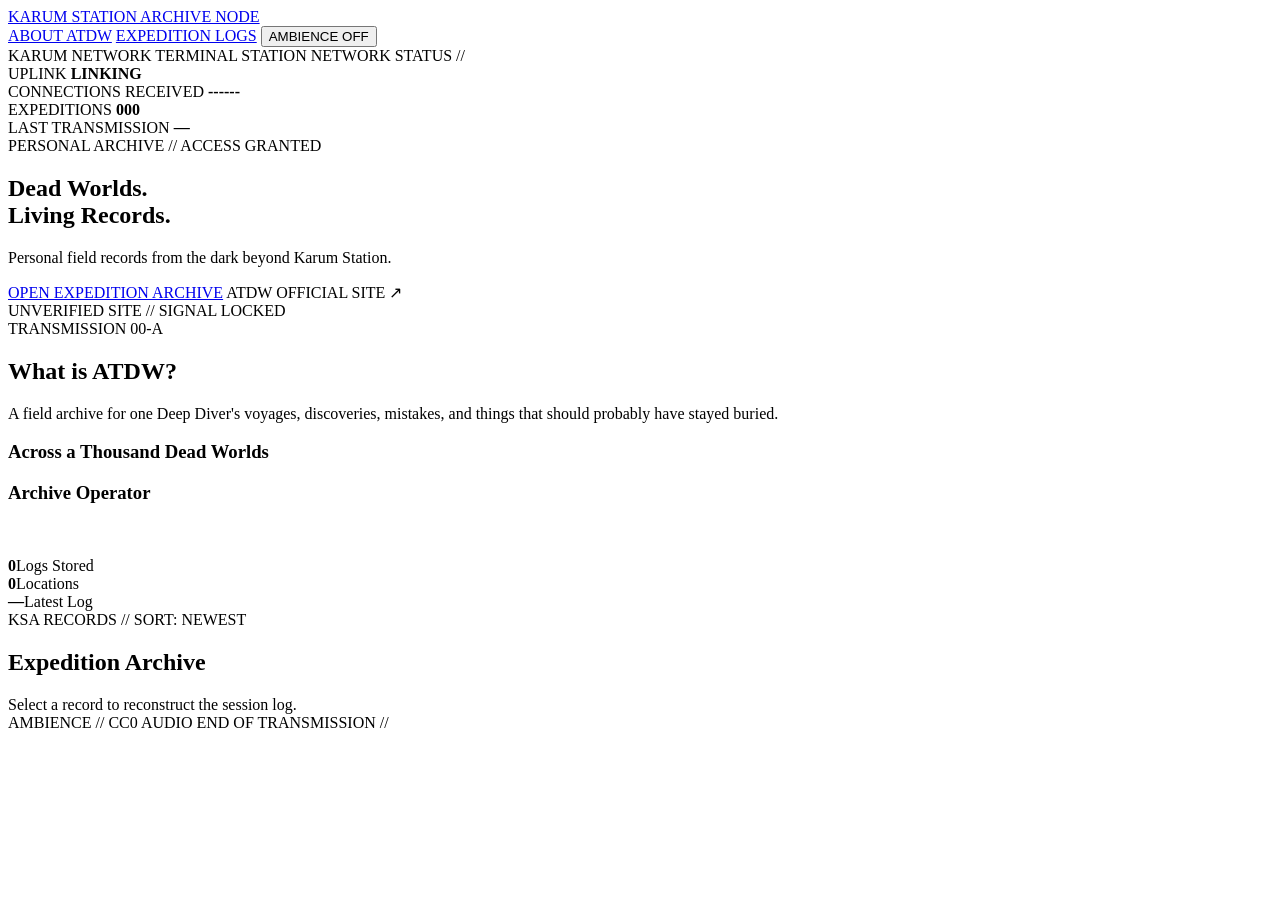
==== index.html @ 35d60461 "Initial Upload Initial Upload" ====
<!doctype html>
<html lang="en">
<head>
  <meta charset="utf-8">
  <meta name="viewport" content="width=device-width, initial-scale=1">
  <meta name="description" content="A personal Across a Thousand Dead Worlds expedition archive.">
  <title>Deep Diver // Expedition Archive</title>
  <link rel="stylesheet" href="assets/styles.css">
</head>
<body>
  <header class="topbar">
    <div class="shell topbar-inner">
      <a class="brand" data-route-home href="index.html"><span class="brand-mark"></span><span data-config="accentLabel">KARUM STATION ARCHIVE NODE</span></a>
      <nav class="nav">
        <a data-route-home data-target="about" href="#about">ABOUT ATDW</a>
        <a data-route-home data-target="logs" href="#logs">EXPEDITION LOGS</a>
        <button class="audio-toggle" id="audio-toggle" type="button" aria-pressed="false" title="Toggle ambient sci-fi audio">
          <span class="audio-indicator" aria-hidden="true"></span><span id="audio-label">AMBIENCE OFF</span>
        </button>
      </nav>
    </div>
  </header>

  <section class="network-strip" aria-label="Karum network status" aria-live="polite">
    <div class="shell network-strip-inner">
      <div class="network-identity">
        <span class="network-identity-title">KARUM NETWORK TERMINAL</span>
        <span class="network-identity-sub">STATION NETWORK STATUS //</span>
      </div>
      <div class="network-metric">
        <span>UPLINK</span>
        <strong id="station-network-state">LINKING</strong>
      </div>
      <div class="network-metric network-connections">
        <span>CONNECTIONS RECEIVED</span>
        <strong id="station-connections">------</strong>
      </div>
      <div class="network-metric">
        <span>EXPEDITIONS</span>
        <strong id="station-expeditions">000</strong>
      </div>
      <div class="network-metric">
        <span>LAST TRANSMISSION</span>
        <strong id="station-last-transmission">—</strong>
      </div>
    </div>
  </section>

  <main id="home-view">
    <section class="hero">
      <div class="shell hero-grid">
        <div>
          <div class="kicker">PERSONAL ARCHIVE // ACCESS GRANTED</div>
          <h1>Dead Worlds.<br>Living Records.</h1>
          <p data-config="subtitle">Personal field records from the dark beyond Karum Station.</p>
          <div class="hero-actions">
            <a class="button" data-route-home data-target="logs" href="#logs">OPEN EXPEDITION ARCHIVE</a>
            <a class="button secondary" data-official-url target="_blank" rel="noopener"><span data-config="officialLabel">ATDW OFFICIAL SITE</span> ↗</a>
          </div>
        </div>
        <div class="orbit-display crosshair" aria-hidden="true">
          <div class="planet"></div><div class="orbit-dot"></div><div class="orbit-label">UNVERIFIED SITE // SIGNAL LOCKED</div>
        </div>
      </div>
    </section>

    <section id="about" class="section">
      <div class="shell">
        <div class="section-head"><div><div class="eyebrow">TRANSMISSION 00-A</div><h2>What is ATDW?</h2></div><div class="section-copy">A field archive for one Deep Diver's voyages, discoveries, mistakes, and things that should probably have stayed buried.</div></div>
        <div class="about-grid">
          <div class="panel"><h3>Across a Thousand Dead Worlds</h3><p data-config="intro"></p></div>
          <div class="panel"><h3>Archive Operator</h3><p><span data-config="operator"></span><br><strong data-config="callsign"></strong></p>
            <div class="stats">
              <div class="stat"><strong id="stat-logs">0</strong><span>Logs Stored</span></div>
              <div class="stat"><strong id="stat-sites">0</strong><span>Locations</span></div>
              <div class="stat"><strong id="stat-latest">—</strong><span>Latest Log</span></div>
            </div>
          </div>
        </div>
      </div>
    </section>

    <section id="logs" class="section">
      <div class="shell">
        <div class="section-head"><div><div class="eyebrow">KSA RECORDS // SORT: NEWEST</div><h2>Expedition Archive</h2></div><div class="section-copy">Select a record to reconstruct the session log.</div></div>
        <div id="archive-list" class="archive-grid"></div>
      </div>
    </section>
  </main>

  <main id="session-view" hidden>
    <section class="log-hero">
      <div class="log-shell">
        <a class="back-link" data-route-home data-target="logs" href="#logs">← RETURN TO EXPEDITION ARCHIVE</a>
        <div class="eyebrow" id="session-id">EXPEDITION LOG</div>
        <h1 id="session-title">Loading Record...</h1>
        <p id="session-summary" class="section-copy"></p>
      </div>
    </section>
    <div class="log-shell">
      <div class="log-dossier">
        <div class="dossier-item"><small>Date</small><span id="session-date">—</span></div>
        <div class="dossier-item"><small>Location</small><span id="session-location">—</span></div>
        <div class="dossier-item"><small>Status</small><span id="session-status">—</span></div>
        <div class="dossier-item"><small>Source</small><span id="session-source">—</span></div>
      </div>
      <article id="session-body" class="prose"></article>
    </div>
  </main>

  <footer class="footer">
    <div class="shell footer-inner">
      <span data-config="footerNote"></span>
      <a class="audio-credit" id="audio-credit" target="_blank" rel="noopener">AMBIENCE // CC0 AUDIO</a>
      <span id="footer-terminal-state">END OF TRANSMISSION //</span>
    </div>
  </footer>

  <script src="data/config.js"></script>
  <script src="data/sessions.js"></script>
  <script>window.goatcounter = { no_onload: true };</script>
  <script id="goatcounter-script" data-goatcounter="https://bonedudegamestudiosllc.goatcounter.com/count" async src="https://gc.zgo.at/count.js"></script>
  <script src="assets/app.js"></script>
</body>
</html>
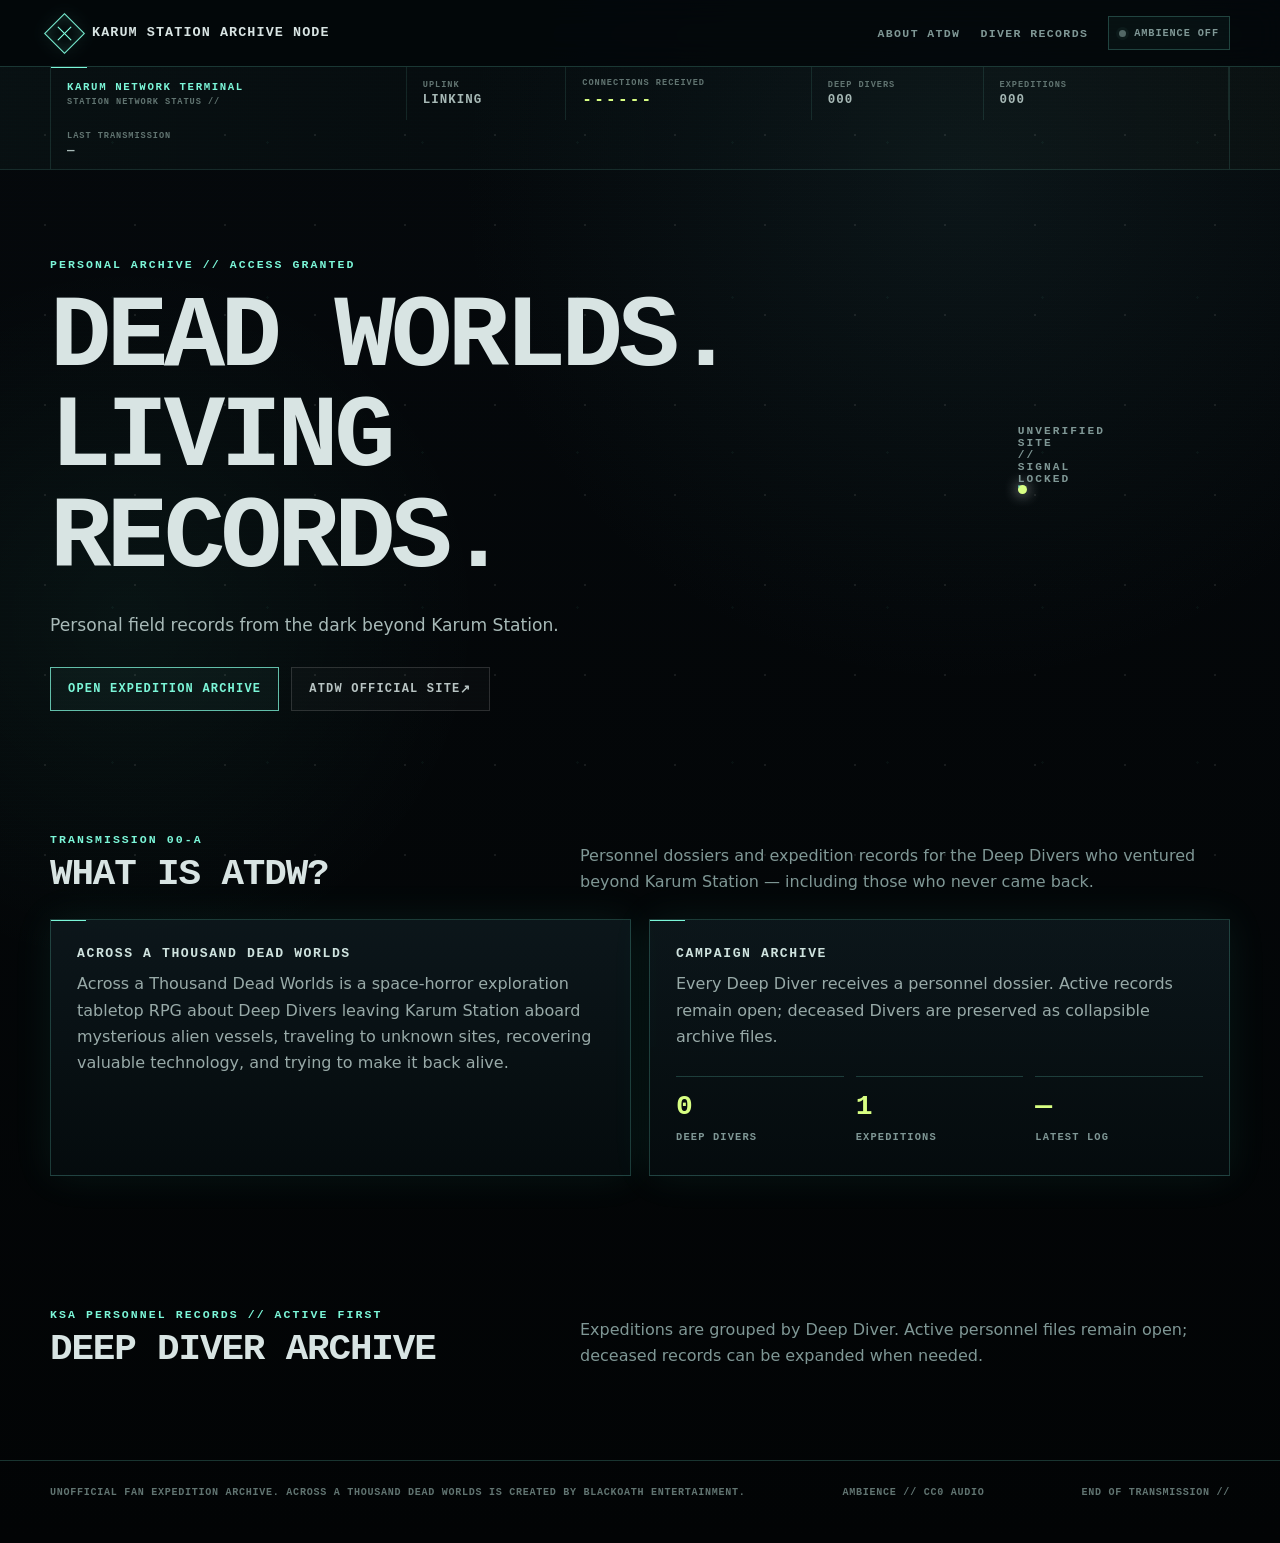
==== commit 64ba0165: "Add Deep Diver archive structure Add Deep Diver archive structure" ====
--- a/index.html
+++ b/index.html
@@ -13,7 +13,7 @@
       <a class="brand" data-route-home href="index.html"><span class="brand-mark"></span><span data-config="accentLabel">KARUM STATION ARCHIVE NODE</span></a>
       <nav class="nav">
         <a data-route-home data-target="about" href="#about">ABOUT ATDW</a>
-        <a data-route-home data-target="logs" href="#logs">EXPEDITION LOGS</a>
+        <a data-route-home data-target="logs" href="#logs">DIVER RECORDS</a>
         <button class="audio-toggle" id="audio-toggle" type="button" aria-pressed="false" title="Toggle ambient sci-fi audio">
           <span class="audio-indicator" aria-hidden="true"></span><span id="audio-label">AMBIENCE OFF</span>
         </button>
@@ -34,6 +34,10 @@
       <div class="network-metric network-connections">
         <span>CONNECTIONS RECEIVED</span>
         <strong id="station-connections">------</strong>
+      </div>
+      <div class="network-metric">
+        <span>DEEP DIVERS</span>
+        <strong id="station-divers">000</strong>
       </div>
       <div class="network-metric">
         <span>EXPEDITIONS</span>
@@ -66,13 +70,13 @@
 
     <section id="about" class="section">
       <div class="shell">
-        <div class="section-head"><div><div class="eyebrow">TRANSMISSION 00-A</div><h2>What is ATDW?</h2></div><div class="section-copy">A field archive for one Deep Diver's voyages, discoveries, mistakes, and things that should probably have stayed buried.</div></div>
+        <div class="section-head"><div><div class="eyebrow">TRANSMISSION 00-A</div><h2>What is ATDW?</h2></div><div class="section-copy">Personnel dossiers and expedition records for the Deep Divers who ventured beyond Karum Station — including those who never came back.</div></div>
         <div class="about-grid">
           <div class="panel"><h3>Across a Thousand Dead Worlds</h3><p data-config="intro"></p></div>
-          <div class="panel"><h3>Archive Operator</h3><p><span data-config="operator"></span><br><strong data-config="callsign"></strong></p>
+          <div class="panel"><h3>Campaign Archive</h3><p>Every Deep Diver receives a personnel dossier. Active records remain open; deceased Divers are preserved as collapsible archive files.</p>
             <div class="stats">
-              <div class="stat"><strong id="stat-logs">0</strong><span>Logs Stored</span></div>
-              <div class="stat"><strong id="stat-sites">0</strong><span>Locations</span></div>
+              <div class="stat"><strong id="stat-divers">0</strong><span>Deep Divers</span></div>
+              <div class="stat"><strong id="stat-logs">0</strong><span>Expeditions</span></div>
               <div class="stat"><strong id="stat-latest">—</strong><span>Latest Log</span></div>
             </div>
           </div>
@@ -82,8 +86,8 @@
 
     <section id="logs" class="section">
       <div class="shell">
-        <div class="section-head"><div><div class="eyebrow">KSA RECORDS // SORT: NEWEST</div><h2>Expedition Archive</h2></div><div class="section-copy">Select a record to reconstruct the session log.</div></div>
-        <div id="archive-list" class="archive-grid"></div>
+        <div class="section-head"><div><div class="eyebrow">KSA PERSONNEL RECORDS // ACTIVE FIRST</div><h2>Deep Diver Archive</h2></div><div class="section-copy">Expeditions are grouped by Deep Diver. Active personnel files remain open; deceased records can be expanded when needed.</div></div>
+        <div id="archive-list" class="diver-archive"></div>
       </div>
     </section>
   </main>
@@ -92,17 +96,18 @@
     <section class="log-hero">
       <div class="log-shell">
         <a class="back-link" data-route-home data-target="logs" href="#logs">← RETURN TO EXPEDITION ARCHIVE</a>
-        <div class="eyebrow" id="session-id">EXPEDITION LOG</div>
+        <div class="eyebrow" id="session-id">DEEP DIVER // EXPEDITION LOG</div>
         <h1 id="session-title">Loading Record...</h1>
         <p id="session-summary" class="section-copy"></p>
       </div>
     </section>
     <div class="log-shell">
       <div class="log-dossier">
+        <div class="dossier-item"><small>Deep Diver</small><span id="session-diver">—</span></div>
         <div class="dossier-item"><small>Date</small><span id="session-date">—</span></div>
         <div class="dossier-item"><small>Location</small><span id="session-location">—</span></div>
         <div class="dossier-item"><small>Status</small><span id="session-status">—</span></div>
-        <div class="dossier-item"><small>Source</small><span id="session-source">—</span></div>
+        <div class="dossier-item"><small>Record State</small><span id="session-diver-status">—</span></div>
       </div>
       <article id="session-body" class="prose"></article>
     </div>
--- a/assets/styles.css
+++ b/assets/styles.css
@@ -0,0 +1,324 @@
+:root {
+  --bg: #05090c;
+  --bg-deep: #020405;
+  --panel: rgba(9, 18, 22, 0.88);
+  --panel-2: rgba(13, 25, 30, 0.76);
+  --line: rgba(111, 226, 204, 0.22);
+  --line-hot: rgba(134, 255, 228, 0.72);
+  --text: #d8e4e3;
+  --muted: #7f9795;
+  --accent: #7bf6d8;
+  --accent-2: #d8ff83;
+  --danger: #ff8d78;
+  --shadow: 0 0 38px rgba(75, 238, 203, 0.08);
+  --mono: "Cascadia Code", "SFMono-Regular", Consolas, "Liberation Mono", monospace;
+  --sans: Inter, ui-sans-serif, system-ui, -apple-system, BlinkMacSystemFont, "Segoe UI", sans-serif;
+}
+
+* { box-sizing: border-box; }
+[hidden] { display: none !important; }
+html { scroll-behavior: smooth; }
+body {
+  margin: 0;
+  min-height: 100vh;
+  color: var(--text);
+  background:
+    radial-gradient(circle at 75% 12%, rgba(59, 116, 122, 0.12), transparent 30%),
+    radial-gradient(circle at 10% 40%, rgba(95, 255, 215, 0.05), transparent 24%),
+    linear-gradient(180deg, var(--bg) 0%, var(--bg-deep) 100%);
+  font-family: var(--sans);
+  line-height: 1.65;
+  overflow-x: hidden;
+}
+
+body::before {
+  content: "";
+  position: fixed;
+  inset: 0;
+  pointer-events: none;
+  background-image:
+    radial-gradient(circle, rgba(255,255,255,.45) 0 1px, transparent 1.2px),
+    radial-gradient(circle, rgba(123,246,216,.25) 0 1px, transparent 1.2px);
+  background-size: 90px 90px, 155px 155px;
+  background-position: 0 0, 35px 65px;
+  opacity: .18;
+  z-index: -3;
+}
+
+body::after {
+  content: "";
+  position: fixed;
+  inset: 0;
+  pointer-events: none;
+  background: repeating-linear-gradient(180deg, rgba(255,255,255,.018) 0 1px, transparent 1px 4px);
+  mix-blend-mode: soft-light;
+  z-index: 20;
+}
+
+a { color: var(--accent); }
+a:hover { color: #c5fff2; }
+
+.shell { width: min(1180px, calc(100% - 36px)); margin: 0 auto; }
+
+.topbar {
+  position: sticky;
+  top: 0;
+  z-index: 10;
+  background: rgba(3, 8, 10, .86);
+  backdrop-filter: blur(14px);
+  border-bottom: 1px solid var(--line);
+}
+.topbar-inner {
+  min-height: 66px;
+  display: flex;
+  align-items: center;
+  justify-content: space-between;
+  gap: 22px;
+}
+.brand {
+  text-decoration: none;
+  color: var(--text);
+  display: flex;
+  align-items: center;
+  gap: 13px;
+  font-family: var(--mono);
+  letter-spacing: .08em;
+  font-weight: 700;
+  font-size: .84rem;
+}
+.brand-mark {
+  width: 29px; height: 29px;
+  border: 1px solid var(--accent);
+  position: relative;
+  transform: rotate(45deg);
+  box-shadow: inset 0 0 16px rgba(123,246,216,.14), 0 0 18px rgba(123,246,216,.08);
+}
+.brand-mark::before, .brand-mark::after {
+  content: ""; position: absolute; background: var(--accent);
+}
+.brand-mark::before { width: 1px; height: 19px; left: 13px; top: 4px; }
+.brand-mark::after { height: 1px; width: 19px; top: 13px; left: 4px; }
+.nav { display: flex; gap: 20px; align-items: center; }
+.nav a { color: var(--muted); text-decoration: none; font: 700 .72rem var(--mono); letter-spacing: .12em; }
+.nav a:hover { color: var(--accent); }
+
+
+.audio-toggle {
+  appearance: none;
+  display: inline-flex;
+  align-items: center;
+  gap: 8px;
+  min-height: 34px;
+  padding: 0 10px;
+  border: 1px solid rgba(123,246,216,.22);
+  background: rgba(123,246,216,.035);
+  color: var(--muted);
+  font: 700 .64rem var(--mono);
+  letter-spacing: .09em;
+  cursor: pointer;
+  text-transform: uppercase;
+}
+.audio-toggle:hover { color: var(--accent); border-color: rgba(123,246,216,.48); }
+.audio-indicator {
+  width: 7px;
+  height: 7px;
+  border-radius: 50%;
+  background: #526765;
+  box-shadow: 0 0 0 3px rgba(123,246,216,.04);
+}
+.audio-toggle.is-on { color: var(--accent-2); border-color: rgba(216,255,131,.38); }
+.audio-toggle.is-on .audio-indicator {
+  background: var(--accent-2);
+  box-shadow: 0 0 11px rgba(216,255,131,.72);
+  animation: audioPulse 1.8s ease-in-out infinite;
+}
+.audio-toggle.needs-resume { color: var(--accent); }
+.audio-toggle.needs-resume .audio-indicator { background: var(--accent); }
+@keyframes audioPulse { 50% { opacity: .38; transform: scale(.82); } }
+.audio-credit { color: #617471; text-decoration: none; }
+.audio-credit:hover { color: var(--accent); }
+
+.hero { padding: 88px 0 56px; position: relative; }
+.hero-grid { display: grid; grid-template-columns: 1.25fr .75fr; gap: 48px; align-items: center; }
+.kicker, .eyebrow { color: var(--accent); font: 700 .72rem var(--mono); letter-spacing: .18em; text-transform: uppercase; }
+h1 { font-family: var(--mono); line-height: .98; letter-spacing: -.045em; font-size: clamp(3.2rem, 8vw, 7.7rem); margin: 17px 0 22px; max-width: 900px; text-transform: uppercase; }
+.hero p { color: #a8bab8; max-width: 720px; font-size: 1.07rem; }
+.hero-actions { display: flex; flex-wrap: wrap; gap: 12px; margin-top: 28px; }
+.button {
+  display: inline-flex; align-items: center; justify-content: center;
+  min-height: 44px; padding: 0 17px;
+  border: 1px solid var(--line-hot); color: var(--accent); text-decoration: none;
+  font: 700 .75rem var(--mono); letter-spacing: .1em; text-transform: uppercase;
+  background: rgba(123,246,216,.04);
+}
+.button:hover { background: rgba(123,246,216,.1); }
+.button.secondary { border-color: rgba(255,255,255,.14); color: #b8c4c3; background: rgba(255,255,255,.025); }
+
+.orbit-display { aspect-ratio: 1; position: relative; max-width: 390px; margin-inline: auto; }
+.orbit-display::before, .orbit-display::after { content:""; position:absolute; border:1px solid var(--line); border-radius:50%; inset:8%; }
+.orbit-display::after { inset: 24%; border-color: rgba(123,246,216,.42); }
+.planet {
+  position:absolute; inset:35%; border-radius:50%;
+  background: radial-gradient(circle at 35% 30%, #96c6c0 0, #31545a 18%, #0c2027 58%, #04090c 74%);
+  box-shadow: -18px 10px 45px rgba(0,0,0,.9), 0 0 38px rgba(89,205,185,.13);
+}
+.orbit-dot { position:absolute; width:9px; height:9px; border-radius:50%; background:var(--accent-2); top:7.5%; left:47%; box-shadow:0 0 14px currentColor; }
+.orbit-label { position:absolute; bottom:7%; left:0; right:0; text-align:center; font:700 .7rem var(--mono); color:var(--muted); letter-spacing:.18em; }
+.crosshair::before,.crosshair::after { content:""; position:absolute; background:rgba(123,246,216,.15); }
+.crosshair::before { width:1px; height:100%; top:0; left:50%; }
+.crosshair::after { height:1px; width:100%; left:0; top:50%; }
+
+.section { padding: 66px 0; }
+.section-head { display:flex; align-items:end; justify-content:space-between; gap:28px; margin-bottom:24px; }
+.section h2 { font: 700 clamp(1.65rem, 3vw, 2.35rem) var(--mono); text-transform:uppercase; letter-spacing:-.03em; margin:7px 0 0; }
+.section-copy { color:var(--muted); max-width:650px; }
+
+.about-grid { display:grid; grid-template-columns: 1fr 1fr; gap:18px; }
+.panel {
+  border:1px solid var(--line); background:linear-gradient(180deg, rgba(16,29,34,.72), rgba(6,13,16,.78));
+  padding:26px; box-shadow:var(--shadow); position:relative; overflow:hidden;
+}
+.panel::before { content:""; position:absolute; width:35px; height:1px; background:var(--accent); top:0; left:0; }
+.panel h3 { margin:0 0 10px; font:700 .82rem var(--mono); letter-spacing:.12em; text-transform:uppercase; color:#cfe3df; }
+.panel p { color:#98aaa8; margin:0; }
+
+.stats { display:grid; grid-template-columns: repeat(3, 1fr); gap:12px; margin:26px 0 0; }
+.stat { border-top:1px solid var(--line); padding-top:14px; }
+.stat strong { display:block; font:700 1.75rem var(--mono); color:var(--accent-2); }
+.stat span { color:var(--muted); font:700 .65rem var(--mono); text-transform:uppercase; letter-spacing:.11em; }
+
+.archive-grid { display:grid; grid-template-columns:repeat(2, 1fr); gap:15px; }
+.log-card {
+  display:block; color:inherit; text-decoration:none; padding:24px; border:1px solid var(--line);
+  background:linear-gradient(135deg, rgba(10,21,25,.88), rgba(4,10,12,.85)); position:relative; transition:.18s ease;
+}
+.log-card:hover { transform:translateY(-2px); border-color:rgba(123,246,216,.5); color:inherit; box-shadow:0 12px 34px rgba(0,0,0,.25); }
+.log-card::after { content:""; position:absolute; right:0; top:0; width:0; height:0; border-top:15px solid rgba(123,246,216,.32); border-left:15px solid transparent; }
+.log-meta { display:flex; flex-wrap:wrap; gap:9px 16px; font:700 .66rem var(--mono); color:var(--muted); letter-spacing:.09em; text-transform:uppercase; }
+.log-number { color:var(--accent); }
+.log-card h3 { margin:13px 0 9px; font:700 1.3rem var(--mono); text-transform:uppercase; letter-spacing:-.02em; }
+.log-card p { color:#93a6a3; margin:0 0 17px; }
+.tags { display:flex; flex-wrap:wrap; gap:7px; }
+.tag { border:1px solid rgba(255,255,255,.09); padding:3px 7px; color:#7f9795; font:700 .61rem var(--mono); text-transform:uppercase; letter-spacing:.08em; }
+.status { color:var(--accent-2); }
+.empty { color:var(--muted); border:1px dashed var(--line); padding:30px; }
+
+.back-link { display:inline-block; margin-bottom:20px; color:var(--muted); text-decoration:none; font:700 .68rem var(--mono); letter-spacing:.1em; text-transform:uppercase; }
+.back-link:hover { color:var(--accent); }
+.log-hero { padding:64px 0 34px; }
+.log-hero h1 { font-size:clamp(2.6rem, 6vw, 5.4rem); max-width:1000px; }
+.log-shell { width:min(860px, calc(100% - 36px)); margin:0 auto; }
+.log-dossier { display:grid; grid-template-columns:repeat(4,1fr); gap:1px; background:var(--line); border:1px solid var(--line); margin:18px 0 42px; }
+.dossier-item { background:#071013; padding:13px 15px; }
+.dossier-item small { display:block; color:var(--muted); font:700 .58rem var(--mono); letter-spacing:.13em; text-transform:uppercase; margin-bottom:4px; }
+.dossier-item span { font:700 .74rem var(--mono); color:#c9d8d6; }
+.prose { font-size:1.02rem; color:#c2cecc; padding-bottom:70px; }
+.prose h1,.prose h2,.prose h3 { font-family:var(--mono); text-transform:uppercase; letter-spacing:-.02em; line-height:1.25; color:#e2ecea; }
+.prose h1 { font-size:1.85rem; margin-top:2.4em; }
+.prose h2 { font-size:1.45rem; margin-top:2.2em; padding-top:1em; border-top:1px solid var(--line); }
+.prose h3 { font-size:1.08rem; margin-top:2em; }
+.prose p { margin:1.15em 0; }
+.prose blockquote { margin:1.5em 0; border-left:2px solid var(--accent); padding:7px 0 7px 19px; color:#91aaa5; font-style:italic; }
+.prose code { font-family:var(--mono); color:var(--accent-2); background:#071013; padding:.1em .3em; }
+.prose hr { border:0; border-top:1px solid var(--line); margin:2.2em 0; }
+.prose li { margin:.36em 0; }
+
+.network-strip {
+  border-bottom: 1px solid rgba(123,246,216,.12);
+  background: linear-gradient(90deg, rgba(123,246,216,.035), rgba(123,246,216,.012) 55%, rgba(216,255,131,.018));
+}
+.network-strip-inner {
+  display: grid;
+  grid-template-columns: 1.45fr .65fr 1fr .7fr 1fr;
+  align-items: stretch;
+  min-height: 66px;
+  border-left: 1px solid rgba(123,246,216,.12);
+  border-right: 1px solid rgba(123,246,216,.12);
+}
+.network-identity,
+.network-metric {
+  display: flex;
+  flex-direction: column;
+  justify-content: center;
+  padding: 11px 16px;
+  border-right: 1px solid rgba(123,246,216,.11);
+  min-width: 0;
+}
+.network-metric:last-child { border-right: 0; }
+.network-identity { position: relative; }
+.network-identity::before {
+  content: "";
+  position: absolute;
+  left: 0;
+  top: 0;
+  width: 36px;
+  height: 1px;
+  background: var(--accent);
+}
+.network-identity-title {
+  color: var(--accent);
+  font: 700 .67rem var(--mono);
+  letter-spacing: .15em;
+  white-space: nowrap;
+}
+.network-identity-sub,
+.network-metric span {
+  color: #617471;
+  font: 700 .54rem var(--mono);
+  letter-spacing: .11em;
+  text-transform: uppercase;
+}
+.network-identity-sub { margin-top: 4px; }
+.network-metric strong {
+  margin-top: 3px;
+  color: #a7b9b6;
+  font: 700 .78rem var(--mono);
+  letter-spacing: .08em;
+  white-space: nowrap;
+  overflow: hidden;
+  text-overflow: ellipsis;
+}
+.network-connections strong {
+  color: var(--accent-2);
+  font-size: 1rem;
+  letter-spacing: .14em;
+}
+#station-network-state.is-online { color: var(--accent-2); }
+#station-network-state.is-offline { color: #a47b72; }
+
+.footer { border-top:1px solid var(--line); padding:26px 0 45px; color:#617471; font:700 .63rem var(--mono); letter-spacing:.07em; text-transform:uppercase; }
+.footer-inner { display:flex; justify-content:space-between; gap:18px; flex-wrap:wrap; }
+
+@media (max-width: 780px) {
+  .hero { padding-top:60px; }
+  .hero-grid, .about-grid { grid-template-columns:1fr; }
+  .orbit-display { max-width:260px; }
+  .archive-grid { grid-template-columns:1fr; }
+  .log-dossier { grid-template-columns:1fr 1fr; }
+  .nav a:nth-child(1) { display:none; }
+  .audio-toggle { padding-inline: 8px; }
+  .section-head { align-items:start; flex-direction:column; }
+  .network-strip-inner { grid-template-columns: 1.35fr 1fr 1fr; }
+  .network-identity { grid-column: 1 / -1; border-bottom: 1px solid rgba(123,246,216,.11); }
+  .network-metric:nth-of-type(4) { border-right: 0; }
+  .network-metric:last-child { grid-column: 1 / -1; border-top: 1px solid rgba(123,246,216,.11); }
+}
+@media (max-width: 480px) {
+  .shell,.log-shell { width:min(100% - 24px, 1180px); }
+  .brand span:last-child { display:none; }
+  .nav { gap: 8px; }
+  .audio-toggle #audio-label { display: none; }
+  .audio-toggle { width: 36px; padding: 0; justify-content: center; }
+  .stats { grid-template-columns:1fr; }
+  .log-dossier { grid-template-columns:1fr; }
+  h1 { font-size:clamp(2.75rem, 16vw, 4.1rem); }
+  .network-strip-inner { grid-template-columns: 1fr 1fr; }
+  .network-identity { grid-column: 1 / -1; }
+  .network-metric { padding: 10px 12px; }
+  .network-metric:nth-of-type(3) { border-right: 0; }
+  .network-metric:nth-of-type(4) { border-top: 1px solid rgba(123,246,216,.11); border-right: 1px solid rgba(123,246,216,.11); }
+  .network-metric:last-child { grid-column: auto; border-top: 1px solid rgba(123,246,216,.11); }
+  .network-identity-title { font-size: .62rem; }
+  .network-connections strong { font-size: .9rem; }
+}
+
